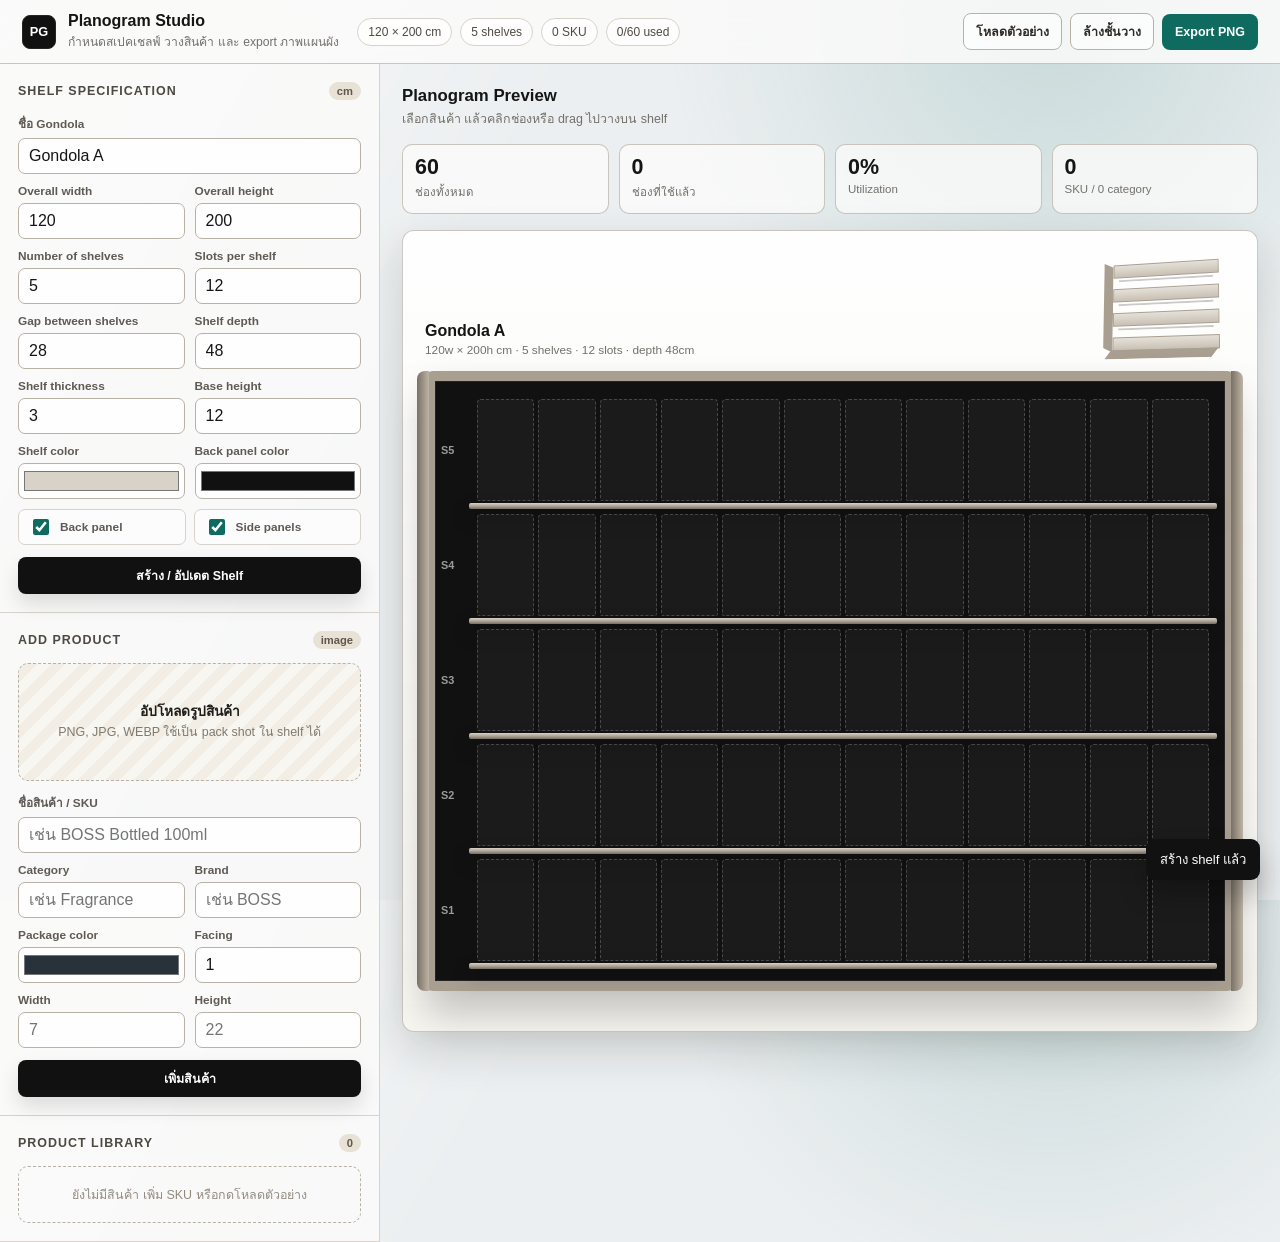
==== planogram_tool.html @ 8fb07d4b "Initial commit for Planogram project" ====
<!DOCTYPE html>
<html lang="th">
<head>
<meta charset="UTF-8">
<meta name="viewport" content="width=device-width, initial-scale=1.0">
<title>Planogram Studio</title>
<style>
  :root {
    --bg: #eceff1;
    --panel: #fbfbfa;
    --panel-2: #f4f3f0;
    --ink: #151515;
    --muted: #73706a;
    --line: #d7d3cb;
    --line-strong: #b8b1a6;
    --accent: #0f6b5f;
    --accent-2: #c9822b;
    --danger: #b94132;
    --shelf: #e5e1d8;
    --shelf-edge: #a99f91;
    --back: #171717;
    --shadow: 0 18px 45px rgba(25, 22, 18, 0.16);
  }

  * { box-sizing: border-box; }
  html, body { height: 100%; }
  body {
    margin: 0;
    background:
      linear-gradient(120deg, rgba(255,255,255,.66), transparent 34%),
      radial-gradient(circle at 82% 2%, rgba(15,107,95,.16), transparent 28%),
      var(--bg);
    color: var(--ink);
    font-family: ui-sans-serif, -apple-system, BlinkMacSystemFont, "Segoe UI", sans-serif;
    letter-spacing: 0;
  }

  button, input, select { font: inherit; }
  button { cursor: pointer; }

  .app-shell {
    min-height: 100%;
    display: grid;
    grid-template-rows: auto 1fr;
  }

  .topbar {
    height: 64px;
    padding: 0 22px;
    display: flex;
    align-items: center;
    gap: 18px;
    background: rgba(251, 251, 250, .86);
    border-bottom: 1px solid rgba(184, 177, 166, .72);
    backdrop-filter: blur(18px);
    position: sticky;
    top: 0;
    z-index: 20;
  }

  .brand {
    display: flex;
    align-items: center;
    gap: 12px;
    min-width: 250px;
  }

  .brand-mark {
    width: 34px;
    height: 34px;
    border: 1px solid #28241f;
    border-radius: 8px;
    display: grid;
    place-items: center;
    background: #111;
    color: white;
    font-weight: 900;
    font-size: .8rem;
  }

  .brand h1 {
    margin: 0;
    font-size: 1rem;
    line-height: 1.1;
  }

  .brand p {
    margin: 2px 0 0;
    color: var(--muted);
    font-size: .76rem;
  }

  .status-strip {
    display: flex;
    gap: 8px;
    align-items: center;
    flex-wrap: wrap;
    min-width: 0;
  }

  .chip {
    border: 1px solid var(--line);
    border-radius: 999px;
    padding: 6px 10px;
    color: #4f4a43;
    background: rgba(255,255,255,.6);
    font-size: .75rem;
    white-space: nowrap;
  }

  .topbar-actions {
    margin-left: auto;
    display: flex;
    align-items: center;
    gap: 8px;
  }

  .workspace {
    display: grid;
    grid-template-columns: 380px minmax(0, 1fr);
    min-height: calc(100vh - 64px);
  }

  .sidebar {
    border-right: 1px solid var(--line);
    background: rgba(251, 251, 250, .78);
    overflow: auto;
  }

  .side-section {
    padding: 18px;
    border-bottom: 1px solid var(--line);
  }

  .section-title {
    display: flex;
    align-items: center;
    justify-content: space-between;
    gap: 10px;
    margin-bottom: 14px;
  }

  .section-title h2 {
    margin: 0;
    font-size: .78rem;
    text-transform: uppercase;
    letter-spacing: .08em;
    color: #4e4942;
  }

  .badge {
    border-radius: 999px;
    padding: 3px 8px;
    background: #e8e1d6;
    color: #625648;
    font-size: .7rem;
    font-weight: 700;
  }

  .form-grid {
    display: grid;
    grid-template-columns: repeat(2, minmax(0, 1fr));
    gap: 10px;
  }

  .span-2 { grid-column: span 2; }

  label {
    display: block;
    margin-bottom: 5px;
    color: #5f5a53;
    font-size: .74rem;
    font-weight: 700;
  }

  input, select {
    width: 100%;
    height: 36px;
    border: 1px solid var(--line-strong);
    border-radius: 7px;
    background: rgba(255,255,255,.82);
    color: var(--ink);
    padding: 0 10px;
    outline: none;
  }

  input:focus, select:focus {
    border-color: var(--accent);
    box-shadow: 0 0 0 3px rgba(15, 107, 95, .14);
  }

  input[type="color"] {
    padding: 3px;
  }

  .toggle-row {
    display: grid;
    grid-template-columns: 1fr 1fr;
    gap: 8px;
    margin-top: 10px;
  }

  .toggle-row label {
    height: 36px;
    display: flex;
    align-items: center;
    gap: 8px;
    margin: 0;
    padding: 0 10px;
    border: 1px solid var(--line);
    border-radius: 7px;
    background: rgba(255,255,255,.58);
    font-size: .74rem;
  }

  .toggle-row input {
    width: 16px;
    height: 16px;
    accent-color: var(--accent);
  }

  .btn {
    min-height: 36px;
    border: 1px solid transparent;
    border-radius: 8px;
    padding: 8px 12px;
    font-size: .78rem;
    font-weight: 800;
    transition: transform .16s ease, box-shadow .16s ease, background .16s ease;
  }

  .btn:hover { transform: translateY(-1px); }

  .btn-primary {
    width: 100%;
    margin-top: 12px;
    color: white;
    background: #111;
    box-shadow: 0 10px 20px rgba(0,0,0,.12);
  }

  .btn-accent {
    color: white;
    background: var(--accent);
  }

  .btn-outline {
    color: #2d2924;
    border-color: var(--line-strong);
    background: rgba(255,255,255,.62);
  }

  .btn-danger {
    color: white;
    background: var(--danger);
    min-height: 28px;
    padding: 4px 8px;
    font-size: .72rem;
  }

  .upload-zone {
    min-height: 118px;
    border: 1.5px dashed var(--line-strong);
    border-radius: 10px;
    background: repeating-linear-gradient(-45deg, #f8f6f1, #f8f6f1 10px, #f2eee6 10px, #f2eee6 20px);
    display: grid;
    place-items: center;
    text-align: center;
    position: relative;
    overflow: hidden;
    margin-bottom: 12px;
  }

  .upload-zone.has-image {
    border-style: solid;
    background: #fff;
  }

  .upload-zone input[type=file] {
    position: absolute;
    inset: 0;
    opacity: 0;
    cursor: pointer;
  }

  .upload-copy {
    color: #81796e;
    font-size: .78rem;
    line-height: 1.5;
  }

  .upload-copy strong {
    display: block;
    color: #1f1d1a;
    font-size: .86rem;
  }

  .preview-wrap {
    position: relative;
    width: 100%;
    height: 118px;
    padding: 8px;
  }

  .preview-wrap img {
    width: 100%;
    height: 100%;
    object-fit: contain;
  }

  .remove-image {
    position: absolute;
    top: 8px;
    right: 8px;
    width: 26px;
    height: 26px;
    border: 0;
    border-radius: 50%;
    color: white;
    background: rgba(0,0,0,.72);
  }

  .product-list {
    display: grid;
    gap: 8px;
  }

  .product-card {
    display: grid;
    grid-template-columns: 48px minmax(0, 1fr) auto;
    gap: 10px;
    align-items: center;
    padding: 8px;
    border: 1px solid var(--line);
    border-radius: 10px;
    background: rgba(255,255,255,.62);
    user-select: none;
  }

  .product-card:hover, .product-card.selected {
    border-color: var(--accent);
    background: #fff;
  }

  .thumb {
    height: 48px;
    border-radius: 8px;
    border: 1px solid rgba(0,0,0,.08);
    display: grid;
    place-items: center;
    overflow: hidden;
    color: white;
    font-size: .66rem;
    font-weight: 900;
  }

  .thumb img {
    width: 100%;
    height: 100%;
    object-fit: contain;
    background: white;
  }

  .product-name {
    min-width: 0;
    overflow: hidden;
    white-space: nowrap;
    text-overflow: ellipsis;
    font-size: .86rem;
    font-weight: 850;
  }

  .product-meta {
    margin-top: 3px;
    color: var(--muted);
    font-size: .7rem;
    white-space: nowrap;
    overflow: hidden;
    text-overflow: ellipsis;
  }

  .empty {
    padding: 18px 10px;
    color: #938b80;
    text-align: center;
    border: 1px dashed var(--line-strong);
    border-radius: 10px;
    font-size: .78rem;
  }

  .stage {
    min-width: 0;
    padding: 22px;
    overflow: auto;
  }

  .stage-toolbar {
    display: flex;
    gap: 10px;
    align-items: center;
    margin-bottom: 16px;
  }

  .stage-title h2 {
    margin: 0;
    font-size: 1.05rem;
  }

  .stage-title p {
    margin: 3px 0 0;
    color: var(--muted);
    font-size: .78rem;
  }

  .summary {
    display: grid;
    grid-template-columns: repeat(4, minmax(130px, 1fr));
    gap: 10px;
    margin-bottom: 16px;
  }

  .summary-card {
    border: 1px solid rgba(184,177,166,.72);
    border-radius: 10px;
    background: rgba(251,251,250,.78);
    padding: 12px;
  }

  .summary-card strong {
    display: block;
    font-size: 1.34rem;
    line-height: 1;
  }

  .summary-card span {
    display: block;
    margin-top: 5px;
    color: var(--muted);
    font-size: .72rem;
  }

  .planogram-board {
    display: inline-block;
    min-width: min(100%, 980px);
    padding: 22px 22px 26px;
    border: 1px solid rgba(110,101,90,.35);
    border-radius: 12px;
    background:
      linear-gradient(180deg, rgba(255,255,255,.8), rgba(248,246,240,.86)),
      var(--panel);
    box-shadow: var(--shadow);
  }

  .board-head {
    display: flex;
    align-items: end;
    gap: 16px;
    padding-bottom: 14px;
  }

  .board-head h3 {
    margin: 0;
    font-size: 1rem;
  }

  .board-head p {
    margin: 3px 0 0;
    color: var(--muted);
    font-size: .74rem;
  }

  .mini-shelf {
    width: 140px;
    height: 104px;
    margin-left: auto;
    perspective: 600px;
  }

  .mini-unit {
    position: relative;
    width: 110px;
    height: 88px;
    margin: 8px auto 0;
    transform: rotateX(10deg) rotateY(-15deg);
    transform-style: preserve-3d;
  }

  .mini-unit::before,
  .mini-unit::after {
    content: "";
    position: absolute;
    background: var(--shelf-edge);
  }

  .mini-unit::before {
    width: 10px;
    height: 88px;
    left: -10px;
    top: 0;
    transform: skewY(26deg);
  }

  .mini-unit::after {
    width: 110px;
    height: 9px;
    left: -5px;
    bottom: -9px;
    transform: skewX(-38deg);
  }

  .mini-line {
    height: 14px;
    margin-bottom: 11px;
    border: 1px solid var(--shelf-edge);
    background: linear-gradient(180deg, var(--shelf), #c9c0b4);
    box-shadow: 0 10px 0 -6px rgba(0,0,0,.2);
  }

  .shelf-wrap {
    position: relative;
    padding: 18px 16px 20px 42px;
    background: var(--back);
    border: 10px solid var(--shelf-edge);
    border-radius: 8px;
    box-shadow: inset 0 0 0 1px rgba(255,255,255,.08), 0 22px 38px rgba(0,0,0,.22);
  }

  .shelf-wrap.with-side::before,
  .shelf-wrap.with-side::after {
    content: "";
    position: absolute;
    top: -10px;
    bottom: -10px;
    width: 12px;
    background: linear-gradient(90deg, #797166, #beb4a5);
  }

  .shelf-wrap.with-side::before { left: -18px; border-radius: 8px 0 0 8px; }
  .shelf-wrap.with-side::after { right: -18px; border-radius: 0 8px 8px 0; }

  .shelf-wrap.no-back {
    background: linear-gradient(135deg, #f7f4ed, #e7e1d6);
  }

  .shelf-row {
    position: relative;
    display: grid;
    gap: 4px;
    min-width: 720px;
    margin-bottom: var(--gap, 18px);
  }

  .shelf-row:last-child { margin-bottom: 0; }

  .shelf-row::before {
    content: attr(data-label);
    position: absolute;
    left: -36px;
    top: 50%;
    transform: translateY(-50%);
    color: rgba(255,255,255,.58);
    font-size: .68rem;
    font-weight: 800;
  }

  .shelf-row::after {
    content: "";
    position: absolute;
    left: -8px;
    right: -8px;
    bottom: -8px;
    height: var(--shelf-thick, 8px);
    border-radius: 2px;
    background: linear-gradient(180deg, var(--shelf), #aaa093 55%, #746c62);
    box-shadow: 0 9px 18px rgba(0,0,0,.34);
    z-index: 0;
  }

  .slot {
    height: var(--cell-h, 108px);
    min-width: 52px;
    border: 1px dashed rgba(255,255,255,.2);
    border-radius: 4px 4px 2px 2px;
    background: rgba(255,255,255,.045);
    display: grid;
    place-items: end center;
    position: relative;
    overflow: hidden;
    z-index: 1;
  }

  .slot:hover {
    border-color: rgba(255,255,255,.52);
    background: rgba(255,255,255,.08);
  }

  .slot.drag-over {
    outline: 2px solid var(--accent-2);
    outline-offset: -2px;
  }

  .slot.filled {
    border-style: solid;
    background: rgba(255,255,255,.12);
  }

  .item-pack {
    width: 92%;
    height: 88%;
    display: grid;
    align-items: end;
    justify-items: center;
    position: relative;
  }

  .item-pack img {
    width: 100%;
    height: 100%;
    object-fit: contain;
    filter: drop-shadow(0 10px 10px rgba(0,0,0,.45));
  }

  .pack-fallback {
    width: 76%;
    height: 86%;
    border-radius: 4px;
    display: grid;
    place-items: center;
    padding: 5px;
    text-align: center;
    color: white;
    font-size: .62rem;
    font-weight: 900;
    line-height: 1.15;
    box-shadow: inset 0 -18px 22px rgba(0,0,0,.2), 0 14px 18px rgba(0,0,0,.34);
  }

  .slot-name {
    position: absolute;
    left: 3px;
    right: 3px;
    bottom: 3px;
    padding: 3px 4px;
    border-radius: 4px;
    color: white;
    background: rgba(0,0,0,.54);
    text-align: center;
    font-size: .58rem;
    font-weight: 800;
    line-height: 1.12;
  }

  .slot-remove {
    position: absolute;
    top: 3px;
    right: 3px;
    width: 19px;
    height: 19px;
    border: 0;
    border-radius: 50%;
    color: white;
    background: rgba(0,0,0,.58);
    display: none;
    z-index: 5;
  }

  .slot.filled:hover .slot-remove { display: block; }

  .legend {
    margin-top: 14px;
    display: flex;
    gap: 8px;
    flex-wrap: wrap;
  }

  .legend-item {
    display: flex;
    align-items: center;
    gap: 7px;
    border: 1px solid var(--line);
    border-radius: 999px;
    background: rgba(255,255,255,.66);
    padding: 5px 10px;
    color: #4f4a43;
    font-size: .74rem;
    font-weight: 700;
  }

  .dot {
    width: 12px;
    height: 12px;
    border-radius: 3px;
  }

  .toast {
    position: fixed;
    right: 20px;
    bottom: 20px;
    padding: 10px 14px;
    border-radius: 9px;
    color: white;
    background: #111;
    box-shadow: 0 16px 28px rgba(0,0,0,.24);
    opacity: 0;
    transform: translateY(10px);
    pointer-events: none;
    transition: .22s ease;
    z-index: 40;
    font-size: .82rem;
  }

  .toast.show {
    opacity: 1;
    transform: translateY(0);
  }

  @media (max-width: 980px) {
    .workspace { grid-template-columns: 1fr; }
    .sidebar {
      border-right: 0;
      border-bottom: 1px solid var(--line);
      max-height: none;
    }
    .summary { grid-template-columns: repeat(2, minmax(0, 1fr)); }
    .topbar { height: auto; min-height: 64px; flex-wrap: wrap; padding: 12px 16px; }
    .topbar-actions { width: 100%; margin-left: 0; }
    .topbar-actions .btn { flex: 1; }
  }
</style>
</head>
<body>
<div class="app-shell">
  <header class="topbar">
    <div class="brand">
      <div class="brand-mark">PG</div>
      <div>
        <h1>Planogram Studio</h1>
        <p>กำหนดสเปคเชลฟ์ วางสินค้า และ export ภาพแผนผัง</p>
      </div>
    </div>
    <div class="status-strip" id="statusStrip"></div>
    <div class="topbar-actions">
      <button class="btn btn-outline" onclick="loadDemo()">โหลดตัวอย่าง</button>
      <button class="btn btn-outline" onclick="clearAll()">ล้างชั้นวาง</button>
      <button class="btn btn-accent" onclick="exportPNG()">Export PNG</button>
    </div>
  </header>

  <main class="workspace">
    <aside class="sidebar">
      <section class="side-section">
        <div class="section-title">
          <h2>Shelf Specification</h2>
          <span class="badge">cm</span>
        </div>
        <div class="form-grid">
          <div class="span-2">
            <label for="gondolaName">ชื่อ Gondola</label>
            <input id="gondolaName" type="text" value="Gondola A">
          </div>
          <div>
            <label for="overallWidth">Overall width</label>
            <input id="overallWidth" type="number" value="120" min="40" max="600">
          </div>
          <div>
            <label for="overallHeight">Overall height</label>
            <input id="overallHeight" type="number" value="200" min="80" max="400">
          </div>
          <div>
            <label for="numRows">Number of shelves</label>
            <input id="numRows" type="number" value="5" min="1" max="12">
          </div>
          <div>
            <label for="numCols">Slots per shelf</label>
            <input id="numCols" type="number" value="12" min="2" max="36">
          </div>
          <div>
            <label for="gapSize">Gap between shelves</label>
            <input id="gapSize" type="number" value="28" min="8" max="80">
          </div>
          <div>
            <label for="shelfDepth">Shelf depth</label>
            <input id="shelfDepth" type="number" value="48" min="10" max="120">
          </div>
          <div>
            <label for="shelfHeight">Shelf thickness</label>
            <input id="shelfHeight" type="number" value="3" min="1" max="12">
          </div>
          <div>
            <label for="baseHeight">Base height</label>
            <input id="baseHeight" type="number" value="12" min="0" max="60">
          </div>
          <div>
            <label for="shelfColor">Shelf color</label>
            <input id="shelfColor" type="color" value="#d8d2c8">
          </div>
          <div>
            <label for="backColor">Back panel color</label>
            <input id="backColor" type="color" value="#111111">
          </div>
        </div>
        <div class="toggle-row">
          <label><input id="hasBackPanel" type="checkbox" checked> Back panel</label>
          <label><input id="hasSidePanel" type="checkbox" checked> Side panels</label>
        </div>
        <button class="btn btn-primary" onclick="buildShelf()">สร้าง / อัปเดต Shelf</button>
      </section>

      <section class="side-section">
        <div class="section-title">
          <h2>Add Product</h2>
          <span class="badge">image</span>
        </div>
        <div class="upload-zone" id="uploadZone">
          <input id="imgInput" type="file" accept="image/*" onchange="handleImageUpload(event)">
          <div class="upload-copy" id="uploadHint">
            <strong>อัปโหลดรูปสินค้า</strong>
            PNG, JPG, WEBP ใช้เป็น pack shot ใน shelf ได้
          </div>
          <div class="preview-wrap" id="uploadPreview" style="display:none">
            <img id="previewImg" src="" alt="Product preview">
            <button class="remove-image" onclick="removeUploadedImage(event)">×</button>
          </div>
        </div>
        <div class="form-grid">
          <div class="span-2">
            <label for="pName">ชื่อสินค้า / SKU</label>
            <input id="pName" type="text" placeholder="เช่น BOSS Bottled 100ml">
          </div>
          <div>
            <label for="pCat">Category</label>
            <input id="pCat" type="text" placeholder="เช่น Fragrance">
          </div>
          <div>
            <label for="pBrand">Brand</label>
            <input id="pBrand" type="text" placeholder="เช่น BOSS">
          </div>
          <div>
            <label for="pColor">Package color</label>
            <input id="pColor" type="color" value="#27323a">
          </div>
          <div>
            <label for="pFacing">Facing</label>
            <input id="pFacing" type="number" value="1" min="1" max="12">
          </div>
          <div>
            <label for="pWidth">Width</label>
            <input id="pWidth" type="number" placeholder="7" min="1">
          </div>
          <div>
            <label for="pHeight">Height</label>
            <input id="pHeight" type="number" placeholder="22" min="1">
          </div>
        </div>
        <button class="btn btn-primary" onclick="addProduct()">เพิ่มสินค้า</button>
      </section>

      <section class="side-section">
        <div class="section-title">
          <h2>Product Library</h2>
          <span class="badge" id="productCountBadge">0</span>
        </div>
        <div class="product-list" id="productList"></div>
      </section>
    </aside>

    <section class="stage">
      <div class="stage-toolbar">
        <div class="stage-title">
          <h2>Planogram Preview</h2>
          <p id="modeText">เลือกสินค้า แล้วคลิกช่องหรือ drag ไปวางบน shelf</p>
        </div>
      </div>

      <div class="summary" id="summaryGrid"></div>

      <div class="planogram-board" id="exportArea">
        <div class="board-head">
          <div>
            <h3 id="boardTitle">Gondola A</h3>
            <p id="boardMeta">120w × 200h cm · 5 shelves · 12 slots</p>
          </div>
          <div class="mini-shelf" aria-hidden="true">
            <div class="mini-unit">
              <div class="mini-line"></div>
              <div class="mini-line"></div>
              <div class="mini-line"></div>
              <div class="mini-line"></div>
            </div>
          </div>
        </div>
        <div class="shelf-wrap with-side" id="shelfCanvas">
          <div class="empty">กด “สร้าง / อัปเดต Shelf” เพื่อเริ่มวางสินค้า</div>
        </div>
        <div class="legend" id="legendBox"></div>
      </div>
    </section>
  </main>
</div>

<div class="toast" id="toast"></div>

<script>
let products = [];
let selectedProductId = null;
let shelfData = {};
let numRows = 0;
let numCols = 0;
let shelfSpec = {};
let pendingImageBase64 = null;

const $ = id => document.getElementById(id);

function readSpec() {
  return {
    name: $('gondolaName').value.trim() || 'Gondola A',
    width: clamp(parseInt($('overallWidth').value) || 120, 40, 600),
    height: clamp(parseInt($('overallHeight').value) || 200, 80, 400),
    rows: clamp(parseInt($('numRows').value) || 5, 1, 12),
    cols: clamp(parseInt($('numCols').value) || 12, 2, 36),
    gap: clamp(parseInt($('gapSize').value) || 28, 8, 80),
    depth: clamp(parseInt($('shelfDepth').value) || 48, 10, 120),
    shelfHeight: clamp(parseInt($('shelfHeight').value) || 3, 1, 12),
    baseHeight: clamp(parseInt($('baseHeight').value) || 0, 0, 60),
    shelfColor: $('shelfColor').value,
    backColor: $('backColor').value,
    hasBackPanel: $('hasBackPanel').checked,
    hasSidePanel: $('hasSidePanel').checked
  };
}

function buildShelf() {
  shelfSpec = readSpec();
  numRows = shelfSpec.rows;
  numCols = shelfSpec.cols;
  shelfData = {};

  const canvas = $('shelfCanvas');
  canvas.innerHTML = '';
  canvas.className = 'shelf-wrap' + (shelfSpec.hasSidePanel ? ' with-side' : '') + (shelfSpec.hasBackPanel ? '' : ' no-back');
  canvas.style.setProperty('--shelf', shelfSpec.shelfColor);
  canvas.style.setProperty('--shelf-thick', `${Math.max(6, shelfSpec.shelfHeight * 2)}px`);
  canvas.style.setProperty('--gap', `${Math.round(shelfSpec.gap * 0.48)}px`);
  canvas.style.setProperty('--back', shelfSpec.hasBackPanel ? shelfSpec.backColor : '#efe8dc');

  const cellHeight = clamp(Math.round(shelfSpec.height / shelfSpec.rows * 2.55), 72, 132);
  canvas.style.setProperty('--cell-h', `${cellHeight}px`);

  for (let r = 0; r < numRows; r++) {
    const row = document.createElement('div');
    row.className = 'shelf-row';
    row.dataset.label = `S${numRows - r}`;
    row.style.gridTemplateColumns = `repeat(${numCols}, minmax(52px, 1fr))`;
    for (let c = 0; c < numCols; c++) row.appendChild(makeSlot(r, c));
    canvas.appendChild(row);
  }

  updateBoardMeta();
  updateSummary();
  showToast('สร้าง shelf แล้ว');
}

function makeSlot(r, c) {
  const slot = document.createElement('div');
  slot.className = 'slot';
  slot.id = `slot-${r}-${c}`;
  slot.addEventListener('click', () => onSlotClick(r, c));
  slot.addEventListener('dragover', e => {
    e.preventDefault();
    slot.classList.add('drag-over');
  });
  slot.addEventListener('dragleave', () => slot.classList.remove('drag-over'));
  slot.addEventListener('drop', e => {
    e.preventDefault();
    slot.classList.remove('drag-over');
    const productId = e.dataTransfer.getData('text/plain');
    if (productId) placeProduct(productId, r, c);
  });
  return slot;
}

function handleImageUpload(e) {
  const file = e.target.files[0];
  if (!file) return;
  const reader = new FileReader();
  reader.onload = event => {
    pendingImageBase64 = event.target.result;
    $('previewImg').src = pendingImageBase64;
    $('uploadHint').style.display = 'none';
    $('uploadPreview').style.display = 'block';
    $('uploadZone').classList.add('has-image');
    $('uploadZone').querySelector('input[type=file]').style.pointerEvents = 'none';
  };
  reader.readAsDataURL(file);
}

function removeUploadedImage(e) {
  if (e) e.stopPropagation();
  pendingImageBase64 = null;
  $('imgInput').value = '';
  $('previewImg').src = '';
  $('uploadHint').style.display = 'block';
  $('uploadPreview').style.display = 'none';
  $('uploadZone').classList.remove('has-image');
  $('uploadZone').querySelector('input[type=file]').style.pointerEvents = 'auto';
}

function addProduct() {
  const name = $('pName').value.trim();
  if (!name) {
    showToast('กรุณาใส่ชื่อสินค้า');
    return;
  }

  const product = {
    id: 'p_' + Date.now(),
    name,
    category: $('pCat').value.trim() || 'ไม่ระบุ',
    brand: $('pBrand').value.trim() || '',
    color: $('pColor').value,
    facing: clamp(parseInt($('pFacing').value) || 1, 1, 12),
    width: $('pWidth').value || '',
    height: $('pHeight').value || '',
    image: pendingImageBase64
  };

  products.push(product);
  $('pName').value = '';
  removeUploadedImage();
  renderProductList();
  updateLegend();
  updateSummary();
  selectProduct(product.id);
  showToast('เพิ่มสินค้าแล้ว');
}

function renderProductList() {
  const list = $('productList');
  $('productCountBadge').textContent = products.length;

  if (!products.length) {
    list.innerHTML = '<div class="empty">ยังไม่มีสินค้า เพิ่ม SKU หรือกดโหลดตัวอย่าง</div>';
    return;
  }

  list.innerHTML = '';
  products.forEach(product => {
    const card = document.createElement('div');
    card.className = 'product-card' + (product.id === selectedProductId ? ' selected' : '');
    card.draggable = true;

    const thumb = product.image
      ? `<div class="thumb"><img src="${product.image}" alt=""></div>`
      : `<div class="thumb" style="background:${product.color};color:${contrast(product.color)}">${esc(initials(product.name))}</div>`;

    card.innerHTML = `
      ${thumb}
      <div>
        <div class="product-name">${esc(product.name)}</div>
        <div class="product-meta">${esc(product.brand || product.category)} · F:${product.facing}${product.width ? ` · ${product.width}×${product.height}cm` : ''}</div>
      </div>
      <button class="btn btn-danger" onclick="deleteProduct('${product.id}', event)">ลบ</button>
    `;

    card.addEventListener('click', () => selectProduct(product.id));
    card.addEventListener('dragstart', event => {
      event.dataTransfer.setData('text/plain', product.id);
      selectProduct(product.id);
    });
    list.appendChild(card);
  });
}

function selectProduct(id) {
  selectedProductId = id;
  const product = products.find(item => item.id === id);
  $('modeText').textContent = product ? `กำลังเลือก: ${product.name}` : 'เลือกสินค้า แล้วคลิกช่องหรือ drag ไปวางบน shelf';
  renderProductList();
}

function deleteProduct(id, event) {
  event.stopPropagation();
  products = products.filter(product => product.id !== id);
  Object.keys(shelfData).forEach(key => {
    if (shelfData[key] === id) delete shelfData[key];
  });
  if (selectedProductId === id) {
    selectedProductId = null;
    $('modeText').textContent = 'เลือกสินค้า แล้วคลิกช่องหรือ drag ไปวางบน shelf';
  }
  renderProductList();
  renderShelfFill();
  updateLegend();
  updateSummary();
}

function onSlotClick(r, c) {
  const key = `${r}-${c}`;
  if (shelfData[key]) {
    removeFromSlot(r, c);
    return;
  }
  if (!selectedProductId) {
    showToast('เลือกสินค้าก่อน');
    return;
  }
  placeProduct(selectedProductId, r, c);
}

function placeProduct(productId, r, c) {
  if (!numRows || !numCols) {
    showToast('สร้าง shelf ก่อน');
    return;
  }
  const product = products.find(item => item.id === productId);
  if (!product) return;

  for (let f = 0; f < product.facing; f++) {
    const col = c + f;
    if (col >= numCols) break;
    shelfData[`${r}-${col}`] = productId;
  }
  renderShelfFill();
  updateSummary();
}

function renderShelfFill() {
  for (let r = 0; r < numRows; r++) {
    for (let c = 0; c < numCols; c++) {
      const slot = $(`slot-${r}-${c}`);
      if (!slot) continue;
      const product = products.find(item => item.id === shelfData[`${r}-${c}`]);
      if (product) fillSlot(slot, product, r, c);
      else resetSlot(slot);
    }
  }
}

function fillSlot(slot, product, r, c) {
  slot.className = 'slot filled';
  const visual = product.image
    ? `<img src="${product.image}" alt="${esc(product.name)}" draggable="false">`
    : `<div class="pack-fallback" style="background:${product.color};color:${contrast(product.color)}">${esc(product.name)}</div>`;

  slot.innerHTML = `
    <div class="item-pack">${visual}<div class="slot-name">${esc(shortName(product.name))}</div></div>
    <button class="slot-remove" onclick="removeFromSlot(${r}, ${c}, event)">×</button>
  `;
}

function resetSlot(slot) {
  slot.className = 'slot';
  slot.innerHTML = '';
}

function removeFromSlot(r, c, event) {
  if (event) event.stopPropagation();
  delete shelfData[`${r}-${c}`];
  renderShelfFill();
  updateSummary();
}

function clearAll() {
  if (!Object.keys(shelfData).length) return;
  if (!confirm('ล้างสินค้าที่วางบน shelf ทั้งหมด?')) return;
  shelfData = {};
  renderShelfFill();
  updateSummary();
}

function updateBoardMeta() {
  const spec = shelfSpec.name ? shelfSpec : readSpec();
  $('boardTitle').textContent = spec.name;
  $('boardMeta').textContent = `${spec.width}w × ${spec.height}h cm · ${spec.rows} shelves · ${spec.cols} slots · depth ${spec.depth}cm`;
  $('statusStrip').innerHTML = `
    <span class="chip">${spec.width} × ${spec.height} cm</span>
    <span class="chip">${spec.rows} shelves</span>
    <span class="chip">${products.length} SKU</span>
    <span class="chip">${Object.keys(shelfData).length}/${spec.rows * spec.cols} used</span>
  `;
}

function updateSummary() {
  const total = numRows * numCols;
  const used = Object.keys(shelfData).length;
  const pct = total ? Math.round((used / total) * 100) : 0;
  const categories = new Set(products.map(product => product.category)).size;
  $('summaryGrid').innerHTML = `
    <div class="summary-card"><strong>${total}</strong><span>ช่องทั้งหมด</span></div>
    <div class="summary-card"><strong>${used}</strong><span>ช่องที่ใช้แล้ว</span></div>
    <div class="summary-card"><strong>${pct}%</strong><span>Utilization</span></div>
    <div class="summary-card"><strong>${products.length}</strong><span>SKU / ${categories} category</span></div>
  `;
  updateBoardMeta();
}

function updateLegend() {
  const legend = $('legendBox');
  const categories = {};
  products.forEach(product => {
    if (!categories[product.category]) categories[product.category] = product.color;
  });
  legend.innerHTML = Object.entries(categories).map(([name, color]) => `
    <div class="legend-item"><span class="dot" style="background:${color}"></span>${esc(name)}</div>
  `).join('');
}

function exportPNG() {
  showToast('กำลัง export...');
  if (window.html2canvas) {
    doExport();
    return;
  }
  const script = document.createElement('script');
  script.src = 'https://cdnjs.cloudflare.com/ajax/libs/html2canvas/1.4.1/html2canvas.min.js';
  script.onload = doExport;
  script.onerror = () => showToast('โหลดตัว export ไม่สำเร็จ');
  document.head.appendChild(script);
}

function doExport() {
  html2canvas($('exportArea'), { scale: 2, backgroundColor: '#f7f4ed', useCORS: true, allowTaint: true }).then(canvas => {
    const link = document.createElement('a');
    link.download = `${readSpec().name.replace(/\s+/g, '_')}_planogram.png`;
    link.href = canvas.toDataURL('image/png');
    link.click();
    showToast('export สำเร็จ');
  });
}

function loadDemo() {
  products = [
    { id: 'p_a', name: 'BOSS Bottled', category: 'Fragrance', brand: 'BOSS', color: '#1f252b', facing: 2, width: 7, height: 18, image: null },
    { id: 'p_b', name: 'HUGO Red Box', category: 'Fragrance', brand: 'HUGO', color: '#b52a25', facing: 2, width: 8, height: 20, image: null },
    { id: 'p_c', name: 'Travel Spray Silver', category: 'Travel', brand: 'BOSS', color: '#c8c8c8', facing: 3, width: 5, height: 16, image: null },
    { id: 'p_d', name: 'Gift Set White', category: 'Gift Set', brand: 'BOSS', color: '#f2f0eb', facing: 3, width: 12, height: 14, image: null },
    { id: 'p_e', name: 'Orange Care Box', category: 'Skincare', brand: 'HUGO', color: '#d86e31', facing: 2, width: 9, height: 18, image: null },
    { id: 'p_f', name: 'Pink Edition', category: 'Seasonal', brand: 'BOSS', color: '#e5a5bd', facing: 2, width: 8, height: 18, image: null },
    { id: 'p_g', name: 'Black Premium', category: 'Premium', brand: 'BOSS', color: '#111111', facing: 2, width: 9, height: 20, image: null }
  ];
  renderProductList();
  updateLegend();
  buildShelf();
  placeProduct('p_b', 0, 0);
  placeProduct('p_d', 0, 5);
  placeProduct('p_a', 1, 2);
  placeProduct('p_c', 1, 7);
  placeProduct('p_g', 2, 3);
  placeProduct('p_e', 3, 6);
  placeProduct('p_f', 4, 2);
  selectProduct('p_a');
}

function showToast(message) {
  const toast = $('toast');
  toast.textContent = message;
  toast.classList.add('show');
  clearTimeout(window.toastTimer);
  window.toastTimer = setTimeout(() => toast.classList.remove('show'), 2200);
}

function esc(value) {
  return String(value)
    .replace(/&/g, '&amp;')
    .replace(/</g, '&lt;')
    .replace(/>/g, '&gt;')
    .replace(/"/g, '&quot;');
}

function contrast(hex) {
  const r = parseInt(hex.slice(1, 3), 16);
  const g = parseInt(hex.slice(3, 5), 16);
  const b = parseInt(hex.slice(5, 7), 16);
  return (0.299 * r + 0.587 * g + 0.114 * b) / 255 > .58 ? '#1b1a18' : '#fff';
}

function initials(name) {
  return name.split(/\s+/).slice(0, 2).map(word => word[0]).join('').toUpperCase();
}

function shortName(name) {
  return name.length > 18 ? name.slice(0, 16) + '..' : name;
}

function clamp(value, min, max) {
  return Math.min(max, Math.max(min, value));
}

renderProductList();
buildShelf();
</script>
</body>
</html>
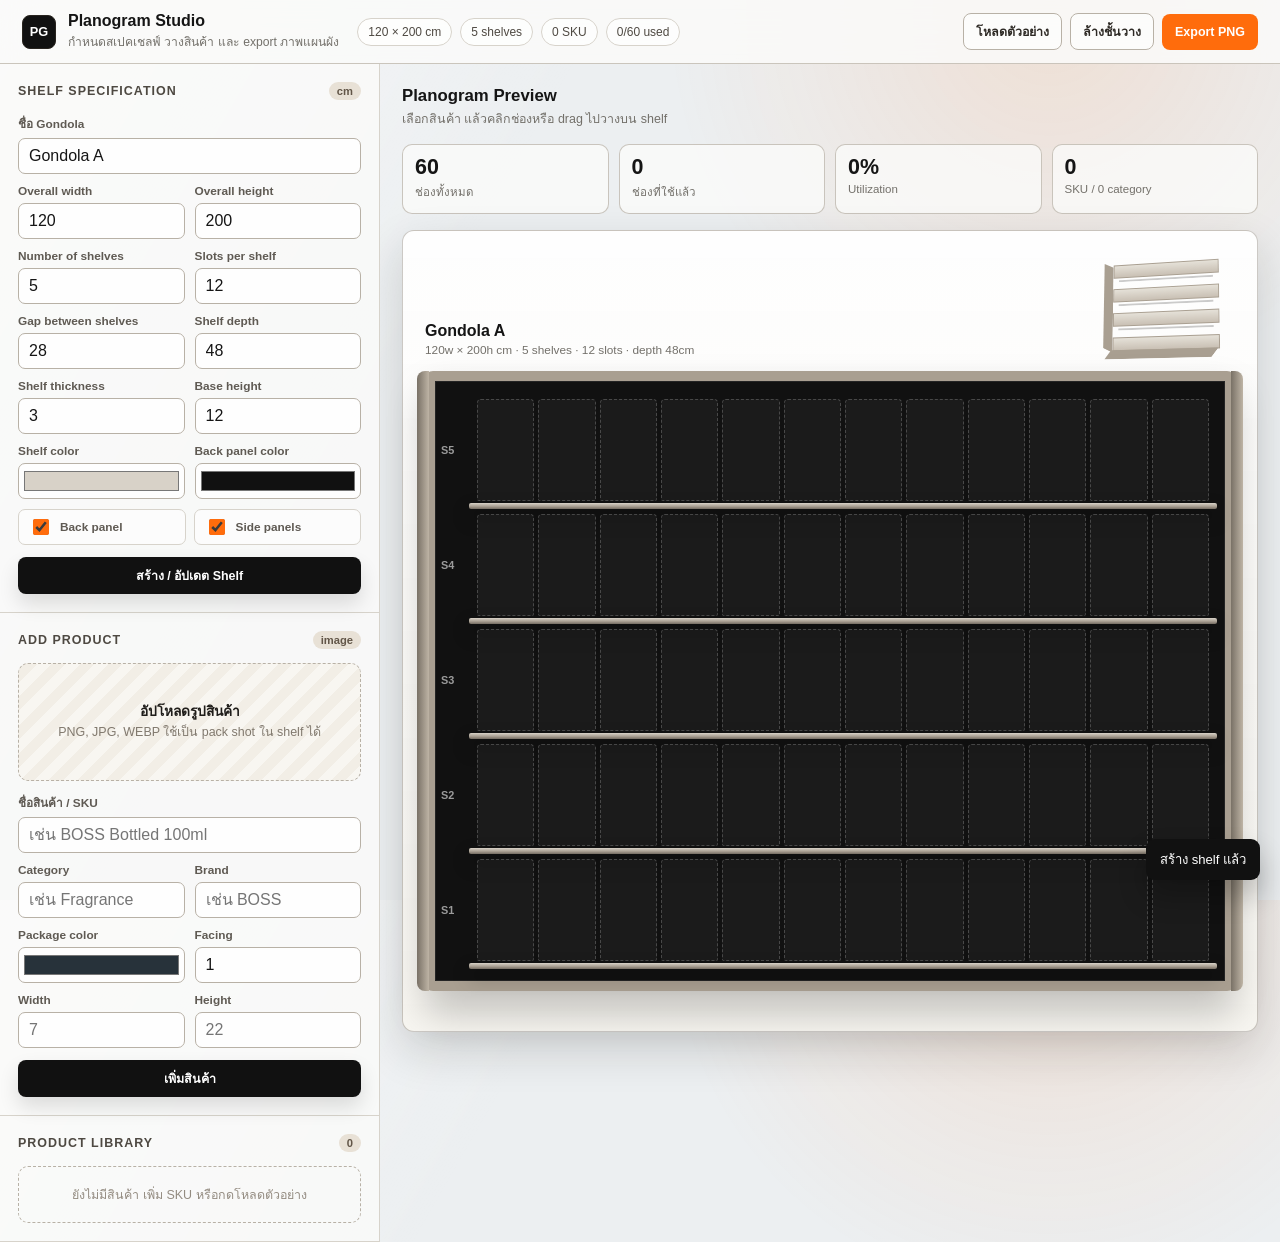
==== commit 1a146bfb: "docs: archive 3D perspective and record Orange CI theme in state.md, update tool colors" ====
--- a/planogram_tool.html
+++ b/planogram_tool.html
@@ -13,7 +13,7 @@
     --muted: #73706a;
     --line: #d7d3cb;
     --line-strong: #b8b1a6;
-    --accent: #0f6b5f;
+    --accent: #FF6C0C;
     --accent-2: #c9822b;
     --danger: #b94132;
     --shelf: #e5e1d8;
@@ -28,7 +28,7 @@
     margin: 0;
     background:
       linear-gradient(120deg, rgba(255,255,255,.66), transparent 34%),
-      radial-gradient(circle at 82% 2%, rgba(15,107,95,.16), transparent 28%),
+      radial-gradient(circle at 82% 2%, rgba(255, 108, 12, .12), transparent 28%),
       var(--bg);
     color: var(--ink);
     font-family: ui-sans-serif, -apple-system, BlinkMacSystemFont, "Segoe UI", sans-serif;
@@ -186,7 +186,7 @@
 
   input:focus, select:focus {
     border-color: var(--accent);
-    box-shadow: 0 0 0 3px rgba(15, 107, 95, .14);
+    box-shadow: 0 0 0 3px rgba(255, 108, 12, .18);
   }
 
   input[type="color"] {
